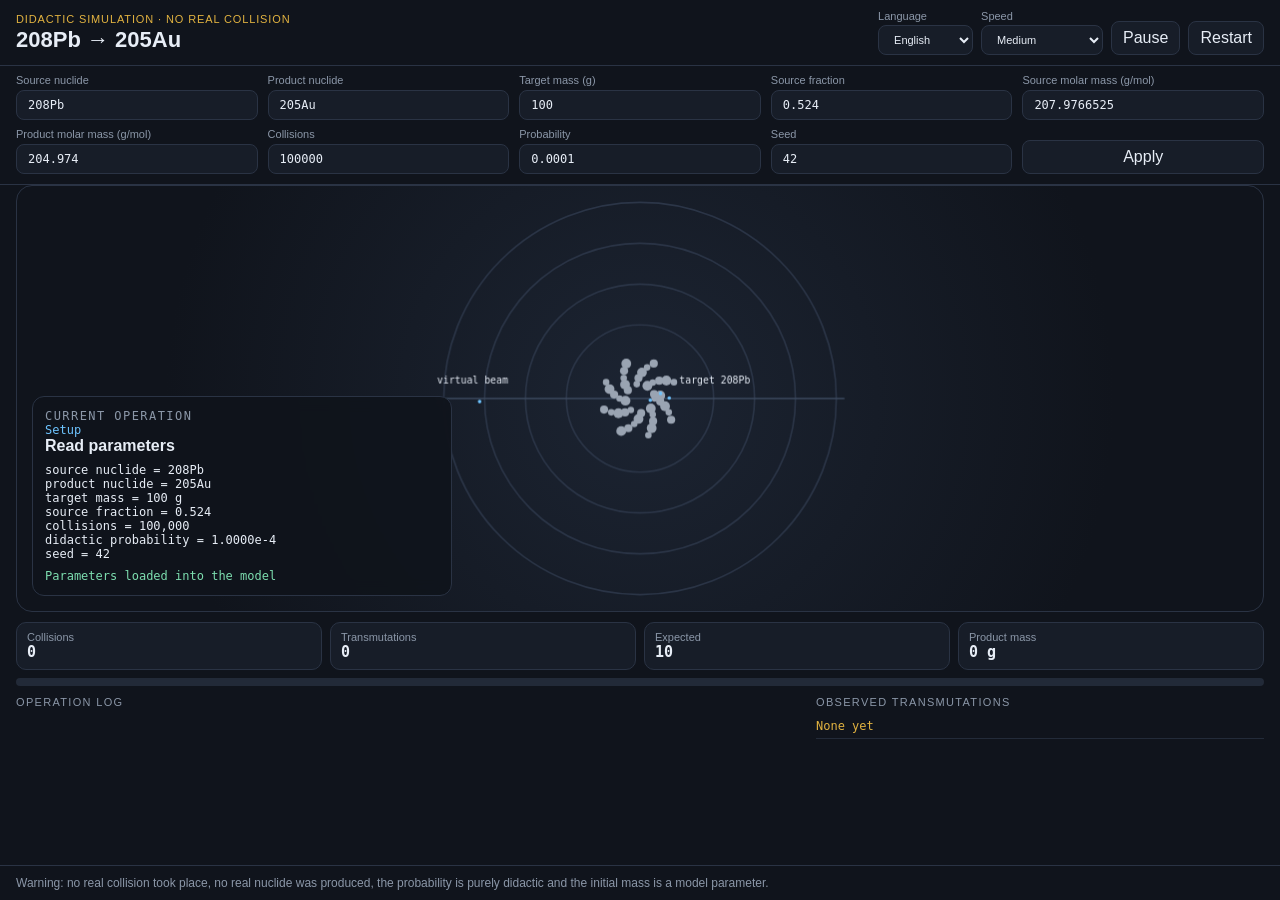
==== src/web/index.html @ afd8c661 "Add editable web parameters and multilingual UI and CLI. Let users change the model in the browser, " ====
<!DOCTYPE html>
<html lang="en">
<head>
  <meta charset="UTF-8">
  <meta name="viewport" content="width=device-width, initial-scale=1">
  <title>Didactic transmutation simulation</title>
  <link rel="stylesheet" href="style.css?v=6">
</head>
<body>
  <div class="app">
    <header class="topbar">
      <div>
        <p class="kicker" data-i18n="kicker">Didactic simulation · no real collision</p>
        <h1 id="reaction-title">Transmutation</h1>
      </div>
      <div class="controls">
        <label class="speed">
          <span data-i18n="language">Language</span>
          <select id="lang">
            <option value="en">English</option>
            <option value="it">Italiano</option>
            <option value="pt">Português</option>
            <option value="es">Español</option>
            <option value="de">Deutsch</option>
            <option value="zh">中文</option>
            <option value="ja">日本語</option>
            <option value="fr">Français</option>
          </select>
        </label>
        <label class="speed">
          <span data-i18n="speed">Speed</span>
          <select id="speed">
            <option value="2" data-i18n="speed_every">Every operation</option>
            <option value="24" data-i18n="speed_slow">Slow</option>
            <option value="400" selected data-i18n="speed_medium">Medium</option>
            <option value="4000" data-i18n="speed_fast">Fast</option>
            <option value="25000" data-i18n="speed_max">Maximum</option>
          </select>
        </label>
        <button id="pause" type="button" data-i18n="pause">Pause</button>
        <button id="restart" type="button" data-i18n="restart">Restart</button>
      </div>
    </header>

    <form id="params-form" class="params">
      <label>
        <span data-i18n="source_nuclide">Source nuclide</span>
        <input name="source_nuclide" type="text" required>
      </label>
      <label>
        <span data-i18n="product_nuclide">Product nuclide</span>
        <input name="product_nuclide" type="text" required>
      </label>
      <label>
        <span data-i18n="source_mass">Target mass (g)</span>
        <input name="source_mass_g" type="number" min="0" step="any" required>
      </label>
      <label>
        <span data-i18n="source_fraction">Source fraction</span>
        <input name="source_fraction" type="number" min="0" max="1" step="any" required>
      </label>
      <label>
        <span data-i18n="source_molar_mass">Source molar mass (g/mol)</span>
        <input name="source_molar_mass_g" type="number" min="0" step="any" required>
      </label>
      <label>
        <span data-i18n="product_molar_mass">Product molar mass (g/mol)</span>
        <input name="product_molar_mass_g" type="number" min="0" step="any" required>
      </label>
      <label>
        <span data-i18n="collisions">Collisions</span>
        <input name="collisions" type="number" min="1" step="1" required>
      </label>
      <label>
        <span data-i18n="probability">Probability</span>
        <input name="probability" type="number" min="0" max="1" step="any" required>
      </label>
      <label>
        <span data-i18n="seed">Seed</span>
        <input name="seed" type="number" step="1" required>
      </label>
      <div class="params-actions">
        <button type="submit" data-i18n="apply">Apply</button>
        <p id="params-error" class="params-error" hidden></p>
      </div>
    </form>

    <section class="chamber-panel">
      <canvas id="chamber" width="900" height="620" data-i18n-aria="chamber_aria" aria-label="Collision chamber"></canvas>
      <div id="current-op" class="current-op">
        <p class="panel-label" data-i18n="current_op">Current operation</p>
        <p class="op-phase">Setup</p>
        <h2 id="op-title">Prepare model</h2>
        <pre id="op-formula"></pre>
        <p id="op-result"></p>
      </div>
    </section>

    <div class="hud">
      <div class="stat">
        <span data-i18n="collisions">Collisions</span>
        <strong id="stat-collisions">0</strong>
      </div>
      <div class="stat">
        <span data-i18n="transmutations">Transmutations</span>
        <strong id="stat-gold">0</strong>
      </div>
      <div class="stat">
        <span data-i18n="expected">Expected</span>
        <strong id="stat-expected">0</strong>
      </div>
      <div class="stat">
        <span data-i18n="product_mass">Product mass</span>
        <strong id="stat-mass">0 g</strong>
      </div>
    </div>
    <div class="progress-wrap">
      <div id="progress" class="progress"></div>
    </div>

    <section class="logs">
      <div>
        <p class="panel-label" data-i18n="log_label">Operation log</p>
        <ol id="log" class="log"></ol>
      </div>
      <div>
        <p class="panel-label" data-i18n="golds_label">Observed transmutations</p>
        <ol id="golds" class="golds"><li class="empty" data-i18n="golds_empty">None yet</li></ol>
      </div>
    </section>

    <footer data-i18n="footer">
      Warning: no real collision took place, no real nuclide was produced,
      the probability is purely didactic and the initial mass is a model parameter.
    </footer>
  </div>
  <script src="i18n.js?v=1"></script>
  <script src="app.js?v=6"></script>
</body>
</html>
---- src/web/style.css ----
:root {
  --bg: #10141c;
  --panel: #171d28;
  --ink: #e7edf6;
  --muted: #8b97a8;
  --line: #2a3344;
  --gold: #e2b340;
  --beam: #6ec4ff;
  --ok: #7ddeb0;
  --font: "Avenir Next", "Segoe UI", sans-serif;
  --mono: "SFMono-Regular", "Menlo", "Consolas", monospace;
}

* { box-sizing: border-box; }

html,
body {
  margin: 0;
  height: 100%;
  background: var(--bg);
  color: var(--ink);
  font-family: var(--font);
}

.app {
  height: 100%;
  display: grid;
  grid-template-rows: auto auto minmax(240px, 1fr) auto auto minmax(120px, 0.42fr) auto;
}

.topbar,
footer,
.hud,
.progress-wrap,
.logs,
.params {
  padding-left: 16px;
  padding-right: 16px;
}

.topbar,
footer {
  padding-top: 10px;
  padding-bottom: 10px;
  border-bottom: 1px solid var(--line);
}

footer {
  border-bottom: 0;
  border-top: 1px solid var(--line);
  color: var(--muted);
  font-size: 12px;
}

.topbar {
  display: flex;
  justify-content: space-between;
  gap: 12px;
  align-items: center;
}

.kicker {
  margin: 0 0 2px;
  color: var(--gold);
  letter-spacing: 0.08em;
  text-transform: uppercase;
  font-size: 11px;
}

h1 {
  margin: 0;
  font-size: 22px;
  font-weight: 600;
}

.controls {
  display: flex;
  gap: 8px;
  align-items: end;
}

.speed {
  display: grid;
  gap: 3px;
  font-size: 11px;
  color: var(--muted);
}

select,
button,
input {
  background: var(--panel);
  color: var(--ink);
  border: 1px solid var(--line);
  border-radius: 8px;
  padding: 7px 11px;
  font: inherit;
}

.params {
  display: grid;
  grid-template-columns: repeat(5, minmax(0, 1fr));
  gap: 8px 10px;
  padding-top: 8px;
  padding-bottom: 10px;
  border-bottom: 1px solid var(--line);
  align-items: end;
}

.params label {
  display: grid;
  gap: 4px;
  font-size: 11px;
  color: var(--muted);
}

.params input {
  width: 100%;
  min-width: 0;
  font-family: var(--mono);
  font-size: 12px;
}

.params-actions {
  display: flex;
  flex-direction: column;
  gap: 4px;
  justify-content: end;
}

.params-error {
  margin: 0;
  color: #ff8b6b;
  font-size: 12px;
}

button:hover,
select:hover,
input:hover { border-color: var(--beam); }

.chamber-panel {
  position: relative;
  min-height: 0;
  margin: 0 16px;
}

canvas {
  width: 100%;
  height: 100%;
  display: block;
  background: radial-gradient(circle at 50% 50%, #1c2432 0%, #10141c 72%);
  border: 1px solid var(--line);
  border-radius: 16px;
}

.current-op {
  position: absolute;
  left: 16px;
  bottom: 16px;
  width: min(420px, calc(100% - 32px));
  background: rgba(16, 20, 28, 0.92);
  border: 1px solid var(--line);
  border-radius: 12px;
  padding: 12px;
  backdrop-filter: blur(8px);
}

.panel-label {
  margin: 0 0 6px;
  font-size: 11px;
  letter-spacing: 0.12em;
  text-transform: uppercase;
  color: var(--muted);
}

.op-phase {
  margin: 0 0 4px;
  color: var(--beam);
  font-size: 12px;
}

.current-op h2 {
  margin: 0 0 8px;
  font-size: 16px;
}

.current-op pre,
.current-op p {
  margin: 0;
  font-family: var(--mono);
  font-size: 12px;
  white-space: pre-wrap;
}

#op-result {
  margin-top: 8px;
  color: var(--ok);
}

.hud {
  display: grid;
  grid-template-columns: repeat(4, minmax(0, 1fr));
  gap: 8px;
  padding-top: 10px;
}

.stat {
  background: var(--panel);
  border: 1px solid var(--line);
  border-radius: 10px;
  padding: 8px 10px;
}

.stat span {
  display: block;
  color: var(--muted);
  font-size: 11px;
}

.stat strong {
  font-size: 15px;
  font-family: var(--mono);
}

.progress-wrap {
  height: 8px;
  margin: 8px 16px 0;
  padding: 0;
  background: #222a38;
  border-radius: 99px;
  overflow: hidden;
}

.progress {
  width: 0;
  height: 100%;
  background: linear-gradient(90deg, var(--beam), var(--gold));
}

.logs {
  display: grid;
  grid-template-columns: 1.4fr 0.8fr;
  gap: 16px;
  min-height: 0;
  padding-top: 10px;
  padding-bottom: 8px;
}

.log,
.golds {
  margin: 0;
  padding: 0;
  list-style: none;
  overflow: auto;
  max-height: 100%;
  font-family: var(--mono);
  font-size: 12px;
}

.log li,
.golds li {
  padding: 5px 0;
  border-bottom: 1px solid #232b39;
}

.log li.gold,
.golds li { color: var(--gold); }
.log li.miss { color: var(--muted); }
.empty { color: var(--muted); }

@media (max-width: 1100px) {
  .params { grid-template-columns: repeat(3, minmax(0, 1fr)); }
}

@media (max-width: 760px) {
  .hud,
  .logs,
  .topbar,
  .params { display: block; }

  .stat,
  .controls,
  .params label { margin-top: 8px; }

  .current-op { width: calc(100% - 24px); }
}
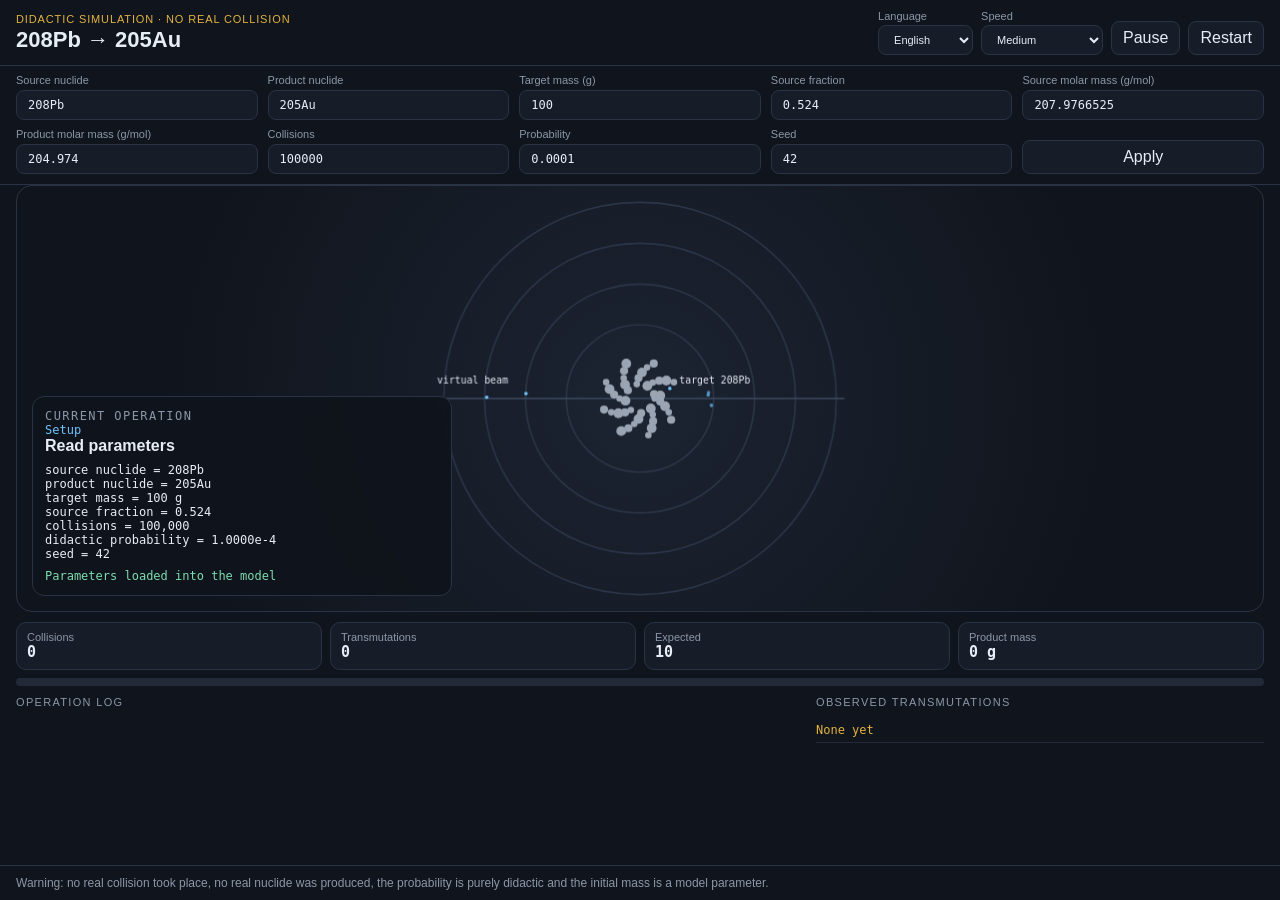
==== commit 5d7c2bac: "Keep the didactic footer warning visible above the scrolling operation log." ====
--- a/src/web/index.html
+++ b/src/web/index.html
@@ -4,7 +4,7 @@
   <meta charset="UTF-8">
   <meta name="viewport" content="width=device-width, initial-scale=1">
   <title>Didactic transmutation simulation</title>
-  <link rel="stylesheet" href="style.css?v=6">
+  <link rel="stylesheet" href="style.css?v=8">
 </head>
 <body>
   <div class="app">
--- a/src/web/style.css
+++ b/src/web/style.css
@@ -24,8 +24,17 @@
 
 .app {
   height: 100%;
-  display: grid;
-  grid-template-rows: auto auto minmax(240px, 1fr) auto auto minmax(120px, 0.42fr) auto;
+  overflow: hidden;
+  display: grid;
+  grid-template-rows: auto auto minmax(0, 1fr) auto auto minmax(0, 0.42fr) auto;
+}
+
+.app > * {
+  min-height: 0;
+}
+
+.app > footer {
+  min-height: auto;
 }
 
 .topbar,
@@ -48,8 +57,12 @@
 footer {
   border-bottom: 0;
   border-top: 1px solid var(--line);
-  color: var(--muted);
-  font-size: 12px;
+  background: var(--bg);
+  color: var(--muted);
+  font-size: 12px;
+  position: relative;
+  z-index: 5;
+  min-height: auto;
 }
 
 .topbar {
@@ -242,17 +255,35 @@
   grid-template-columns: 1.4fr 0.8fr;
   gap: 16px;
   min-height: 0;
+  overflow: clip;
+  contain: layout paint;
   padding-top: 10px;
   padding-bottom: 8px;
 }
 
+.logs > div {
+  position: relative;
+  min-height: 0;
+  height: 100%;
+  overflow: clip;
+}
+
+.logs .panel-label {
+  margin: 0;
+}
+
 .log,
 .golds {
+  position: absolute;
+  top: 22px;
+  right: 0;
+  bottom: 0;
+  left: 0;
   margin: 0;
   padding: 0;
   list-style: none;
   overflow: auto;
-  max-height: 100%;
+  overscroll-behavior: contain;
   font-family: var(--mono);
   font-size: 12px;
 }
@@ -261,6 +292,7 @@
 .golds li {
   padding: 5px 0;
   border-bottom: 1px solid #232b39;
+  background: var(--bg);
 }
 
 .log li.gold,
@@ -274,9 +306,18 @@
 
 @media (max-width: 760px) {
   .hud,
-  .logs,
   .topbar,
   .params { display: block; }
+
+  .logs {
+    display: flex;
+    flex-direction: column;
+  }
+
+  .logs > div {
+    flex: 1;
+    min-height: 0;
+  }
 
   .stat,
   .controls,
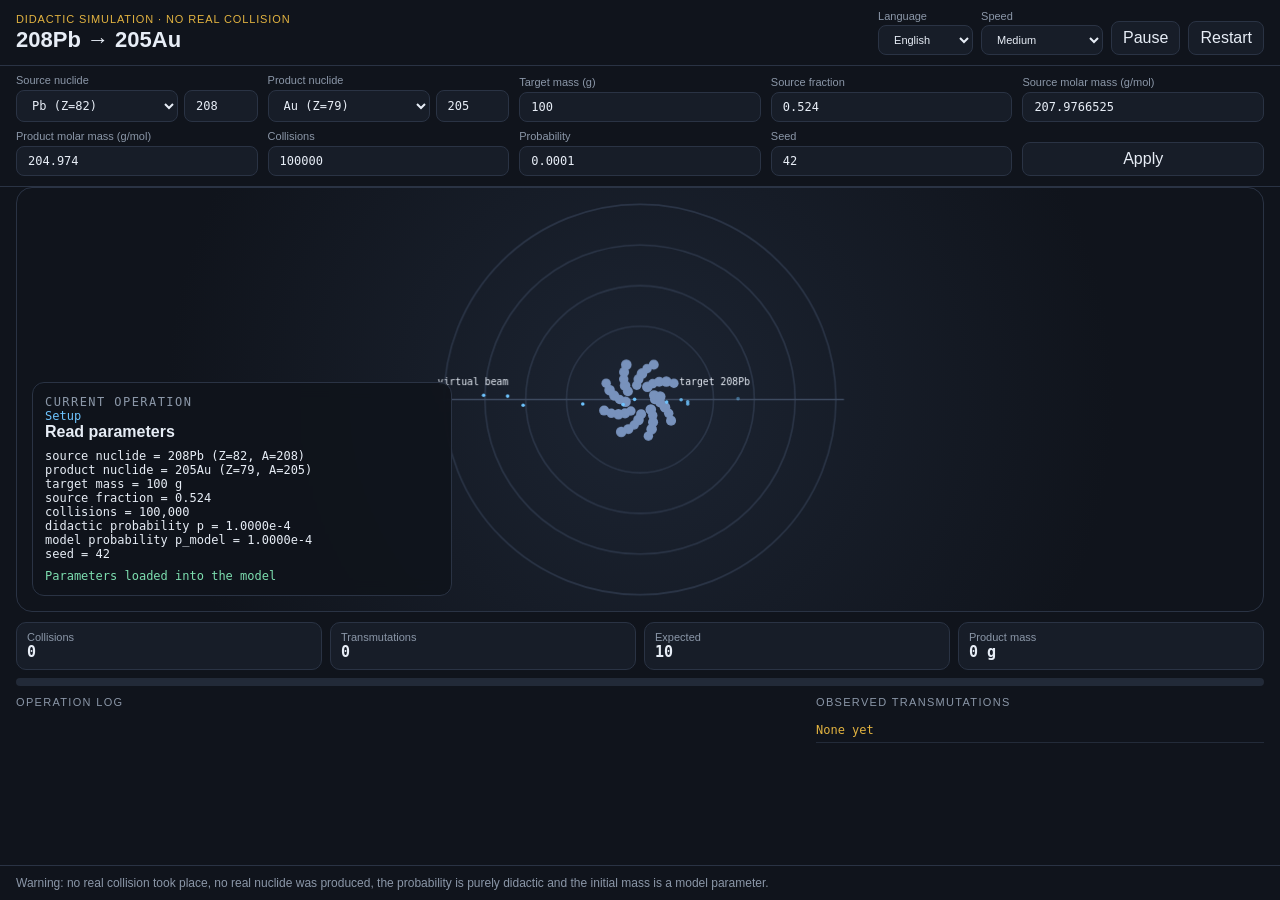
==== commit 7c1a7f08: "Tie the didactic model to real elements chosen from lists, not free-text labels." ====
--- a/src/web/index.html
+++ b/src/web/index.html
@@ -4,7 +4,7 @@
   <meta charset="UTF-8">
   <meta name="viewport" content="width=device-width, initial-scale=1">
   <title>Didactic transmutation simulation</title>
-  <link rel="stylesheet" href="style.css?v=8">
+  <link rel="stylesheet" href="style.css?v=9">
 </head>
 <body>
   <div class="app">
@@ -45,11 +45,17 @@
     <form id="params-form" class="params">
       <label>
         <span data-i18n="source_nuclide">Source nuclide</span>
-        <input name="source_nuclide" type="text" required>
+        <span class="nuclide-pair">
+          <select name="source_element" required></select>
+          <input name="source_a" type="number" min="1" max="295" step="1" required data-i18n-aria="mass_number">
+        </span>
       </label>
       <label>
         <span data-i18n="product_nuclide">Product nuclide</span>
-        <input name="product_nuclide" type="text" required>
+        <span class="nuclide-pair">
+          <select name="product_element" required></select>
+          <input name="product_a" type="number" min="1" max="295" step="1" required data-i18n-aria="mass_number">
+        </span>
       </label>
       <label>
         <span data-i18n="source_mass">Target mass (g)</span>
@@ -134,7 +140,8 @@
       the probability is purely didactic and the initial mass is a model parameter.
     </footer>
   </div>
-  <script src="i18n.js?v=1"></script>
-  <script src="app.js?v=6"></script>
+  <script src="i18n.js?v=3"></script>
+  <script src="nuclides.js?v=2"></script>
+  <script src="app.js?v=8"></script>
 </body>
 </html>
--- a/src/web/style.css
+++ b/src/web/style.css
@@ -127,11 +127,18 @@
   color: var(--muted);
 }
 
-.params input {
+.params input,
+.params select {
   width: 100%;
   min-width: 0;
   font-family: var(--mono);
   font-size: 12px;
+}
+
+.nuclide-pair {
+  display: grid;
+  grid-template-columns: minmax(0, 1fr) 4.6rem;
+  gap: 6px;
 }
 
 .params-actions {
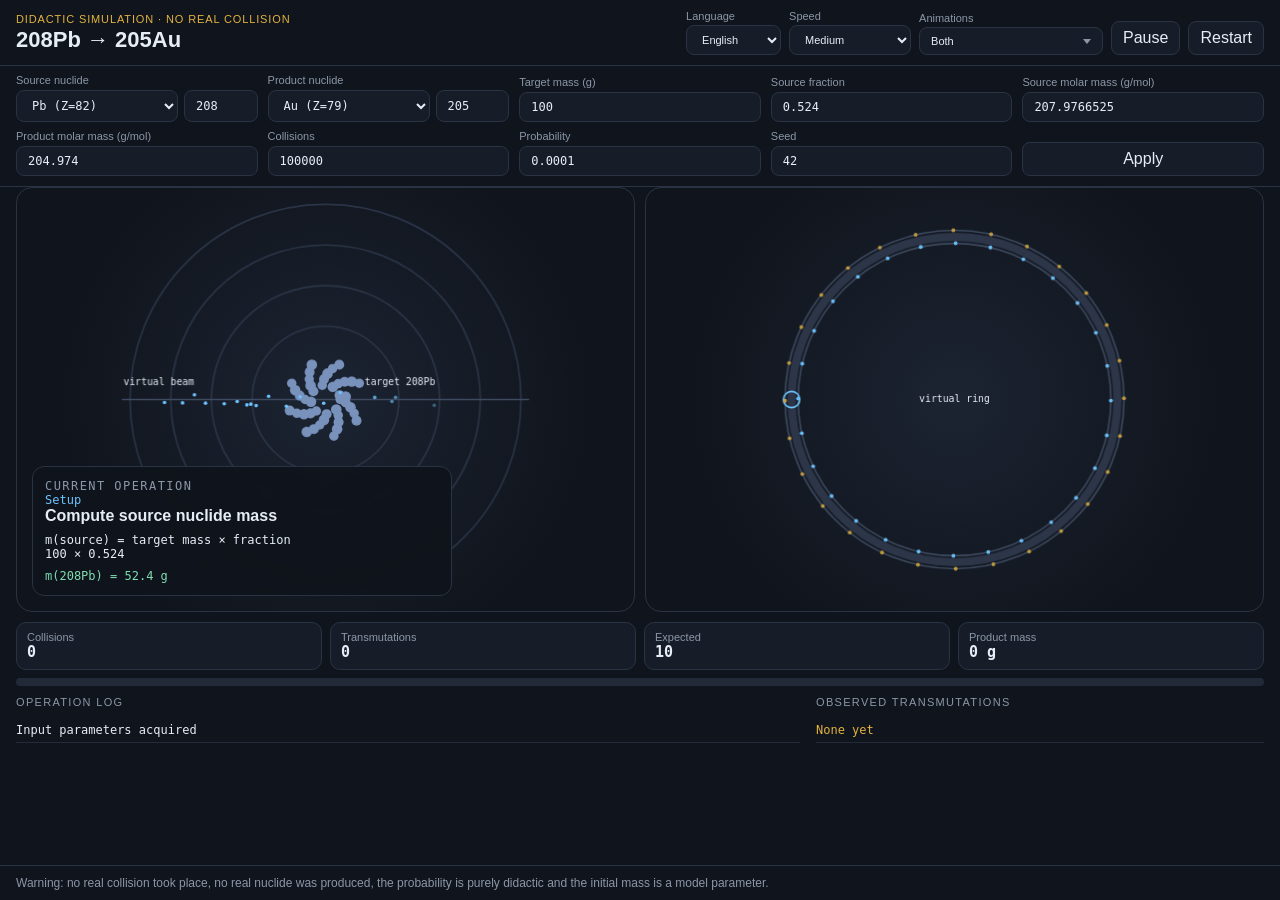
==== commit 0c7d0c5f: "Add a selectable ring view beside the beam and keep it in step with the run. The chamber can show be" ====
--- a/src/web/index.html
+++ b/src/web/index.html
@@ -4,7 +4,7 @@
   <meta charset="UTF-8">
   <meta name="viewport" content="width=device-width, initial-scale=1">
   <title>Didactic transmutation simulation</title>
-  <link rel="stylesheet" href="style.css?v=9">
+  <link rel="stylesheet" href="style.css?v=15">
 </head>
 <body>
   <div class="app">
@@ -37,6 +37,24 @@
             <option value="25000" data-i18n="speed_max">Maximum</option>
           </select>
         </label>
+        <div class="speed">
+          <span data-i18n="animations">Animations</span>
+          <div class="view-menu" id="view-menu-wrap">
+            <button type="button" id="view-menu-btn" class="view-menu-btn" aria-haspopup="true" aria-expanded="false" aria-controls="view-menu" data-i18n-aria="animations_menu">
+              <span id="view-menu-summary">Both</span>
+            </button>
+            <div id="view-menu" class="view-menu-panel" hidden role="group" aria-labelledby="view-menu-btn">
+              <label>
+                <input id="view-target" type="checkbox" checked>
+                <span data-i18n="view_target">Beam on target</span>
+              </label>
+              <label>
+                <input id="view-ring" type="checkbox" checked>
+                <span data-i18n="view_ring">Particles in the ring</span>
+              </label>
+            </div>
+          </div>
+        </div>
         <button id="pause" type="button" data-i18n="pause">Pause</button>
         <button id="restart" type="button" data-i18n="restart">Restart</button>
       </div>
@@ -91,10 +109,16 @@
       </div>
     </form>
 
-    <section class="chamber-panel">
-      <canvas id="chamber" width="900" height="620" data-i18n-aria="chamber_aria" aria-label="Collision chamber"></canvas>
+    <section class="chamber-panel" id="chamber-panel">
+      <div class="chamber-pane" id="view-target-pane">
+        <canvas id="chamber" width="900" height="620" data-i18n-aria="chamber_aria" aria-label="Collision chamber"></canvas>
+      </div>
+      <div class="chamber-pane" id="view-ring-pane">
+        <canvas id="ring" width="900" height="620" data-i18n-aria="ring_aria" aria-label="Virtual ring"></canvas>
+      </div>
+      <p id="views-empty" class="views-empty" hidden data-i18n="views_empty">Choose at least one animation</p>
       <div id="current-op" class="current-op">
-        <p class="panel-label" data-i18n="current_op">Current operation</p>
+        <p id="op-label" class="panel-label" data-i18n="current_op">Current operation</p>
         <p class="op-phase">Setup</p>
         <h2 id="op-title">Prepare model</h2>
         <pre id="op-formula"></pre>
@@ -140,8 +164,8 @@
       the probability is purely didactic and the initial mass is a model parameter.
     </footer>
   </div>
-  <script src="i18n.js?v=3"></script>
+  <script src="i18n.js?v=8"></script>
   <script src="nuclides.js?v=2"></script>
-  <script src="app.js?v=8"></script>
+  <script src="app.js?v=21"></script>
 </body>
 </html>
--- a/src/web/style.css
+++ b/src/web/style.css
@@ -13,6 +13,8 @@
 
 * { box-sizing: border-box; }
 
+[hidden] { display: none !important; }
+
 html,
 body {
   margin: 0;
@@ -70,6 +72,8 @@
   justify-content: space-between;
   gap: 12px;
   align-items: center;
+  position: relative;
+  z-index: 20;
 }
 
 .kicker {
@@ -158,15 +162,118 @@
 select:hover,
 input:hover { border-color: var(--beam); }
 
+.view-menu {
+  position: relative;
+}
+
+.view-menu-btn {
+  display: flex;
+  align-items: center;
+  justify-content: space-between;
+  gap: 10px;
+  min-width: 11.5rem;
+  max-width: 16rem;
+  text-align: left;
+}
+
+.view-menu-btn span {
+  overflow: hidden;
+  text-overflow: ellipsis;
+  white-space: nowrap;
+}
+
+.view-menu-btn::after {
+  content: "";
+  width: 0;
+  height: 0;
+  border-left: 4px solid transparent;
+  border-right: 4px solid transparent;
+  border-top: 5px solid var(--muted);
+  flex: none;
+}
+
+.view-menu-btn[aria-expanded="true"]::after {
+  transform: rotate(180deg);
+}
+
+.view-menu-panel {
+  position: absolute;
+  top: calc(100% + 4px);
+  right: 0;
+  z-index: 30;
+  min-width: max(100%, 15rem);
+  display: grid;
+  gap: 2px;
+  padding: 6px;
+  background: var(--panel);
+  border: 1px solid var(--line);
+  border-radius: 10px;
+  box-shadow: 0 14px 32px rgba(0, 0, 0, 0.4);
+}
+
+.view-menu-panel label {
+  display: flex;
+  gap: 8px;
+  align-items: center;
+  padding: 8px 10px;
+  border-radius: 7px;
+  color: var(--ink);
+  font-size: 13px;
+  cursor: pointer;
+}
+
+.view-menu-panel label:hover,
+.view-menu-panel label:focus-within {
+  background: #1c2432;
+}
+
+.view-menu-panel input[type="checkbox"] {
+  width: 15px;
+  height: 15px;
+  margin: 0;
+  padding: 0;
+  background: none;
+  border: 1px solid var(--line);
+  accent-color: var(--beam);
+}
+
 .chamber-panel {
   position: relative;
   min-height: 0;
   margin: 0 16px;
+  display: grid;
+  grid-template-columns: minmax(0, 1fr) minmax(0, 1fr);
+  gap: 10px;
+  overflow: hidden;
+}
+
+.chamber-panel.is-single,
+.chamber-panel.is-empty {
+  grid-template-columns: minmax(0, 1fr);
+}
+
+.views-empty {
+  margin: 0;
+  display: grid;
+  place-items: center;
+  color: var(--muted);
+  border: 1px solid var(--line);
+  border-radius: 16px;
+  background: var(--panel);
+}
+
+.chamber-pane {
+  position: relative;
+  min-height: 0;
+  min-width: 0;
+  overflow: hidden;
 }
 
 canvas {
   width: 100%;
   height: 100%;
+  min-width: 0;
+  min-height: 0;
   display: block;
   background: radial-gradient(circle at 50% 50%, #1c2432 0%, #10141c 72%);
   border: 1px solid var(--line);
@@ -197,6 +304,11 @@
   margin: 0 0 4px;
   color: var(--beam);
   font-size: 12px;
+}
+
+.current-op.is-done .panel-label,
+.current-op.is-done .op-phase {
+  color: var(--gold);
 }
 
 .current-op h2 {
@@ -331,4 +443,14 @@
   .params label { margin-top: 8px; }
 
   .current-op { width: calc(100% - 24px); }
-}
+
+  .chamber-panel {
+    grid-template-columns: minmax(0, 1fr);
+    grid-template-rows: minmax(0, 1fr) minmax(0, 1fr);
+  }
+
+  .chamber-panel.is-single,
+  .chamber-panel.is-empty {
+    grid-template-rows: minmax(0, 1fr);
+  }
+}
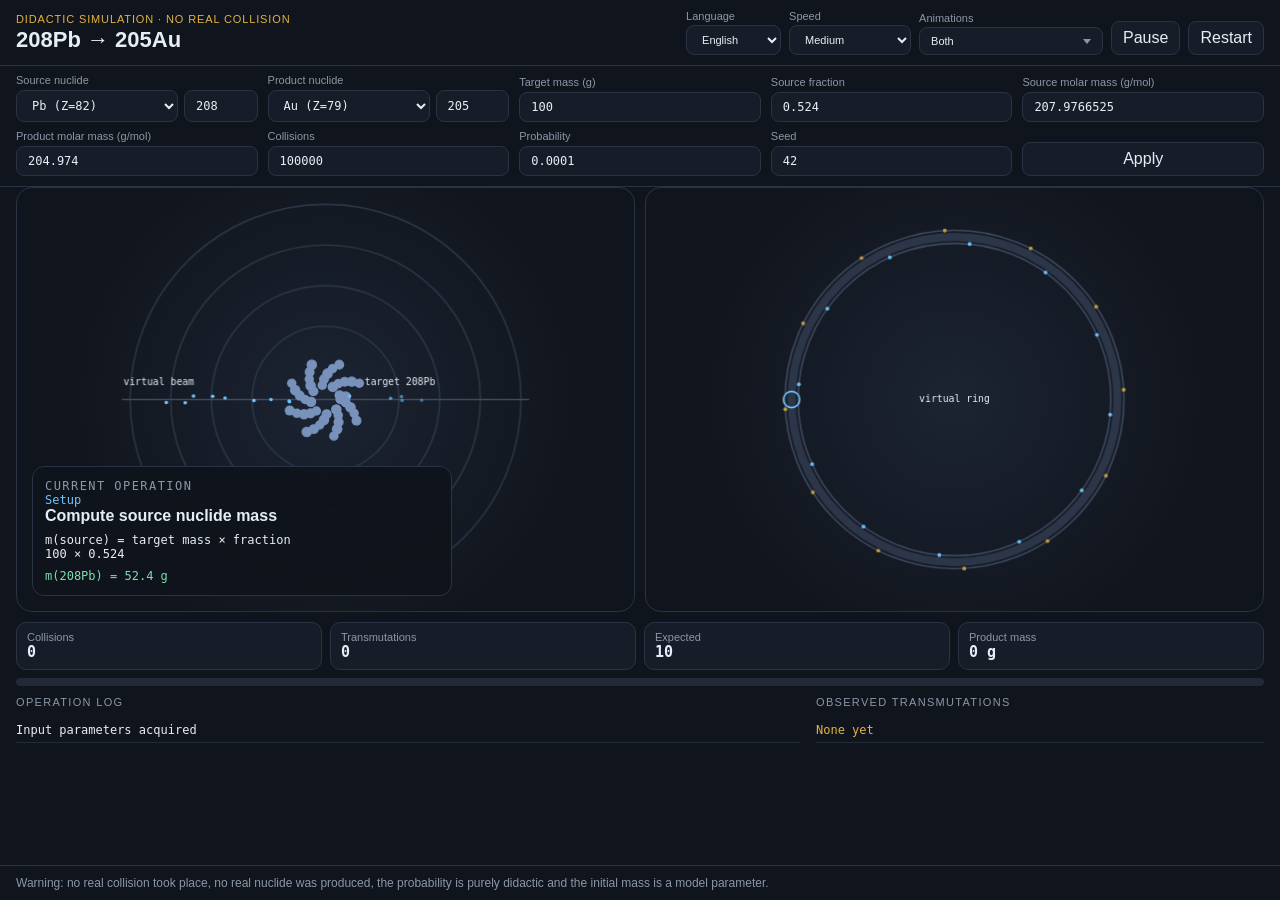
==== commit 7204ce84: "Keep ring speed steps visually ordered by avoiding stroboscopic bunch overlap. Fewer, offset bunches" ====
--- a/src/web/index.html
+++ b/src/web/index.html
@@ -166,6 +166,6 @@
   </div>
   <script src="i18n.js?v=8"></script>
   <script src="nuclides.js?v=2"></script>
-  <script src="app.js?v=21"></script>
+  <script src="app.js?v=22"></script>
 </body>
 </html>
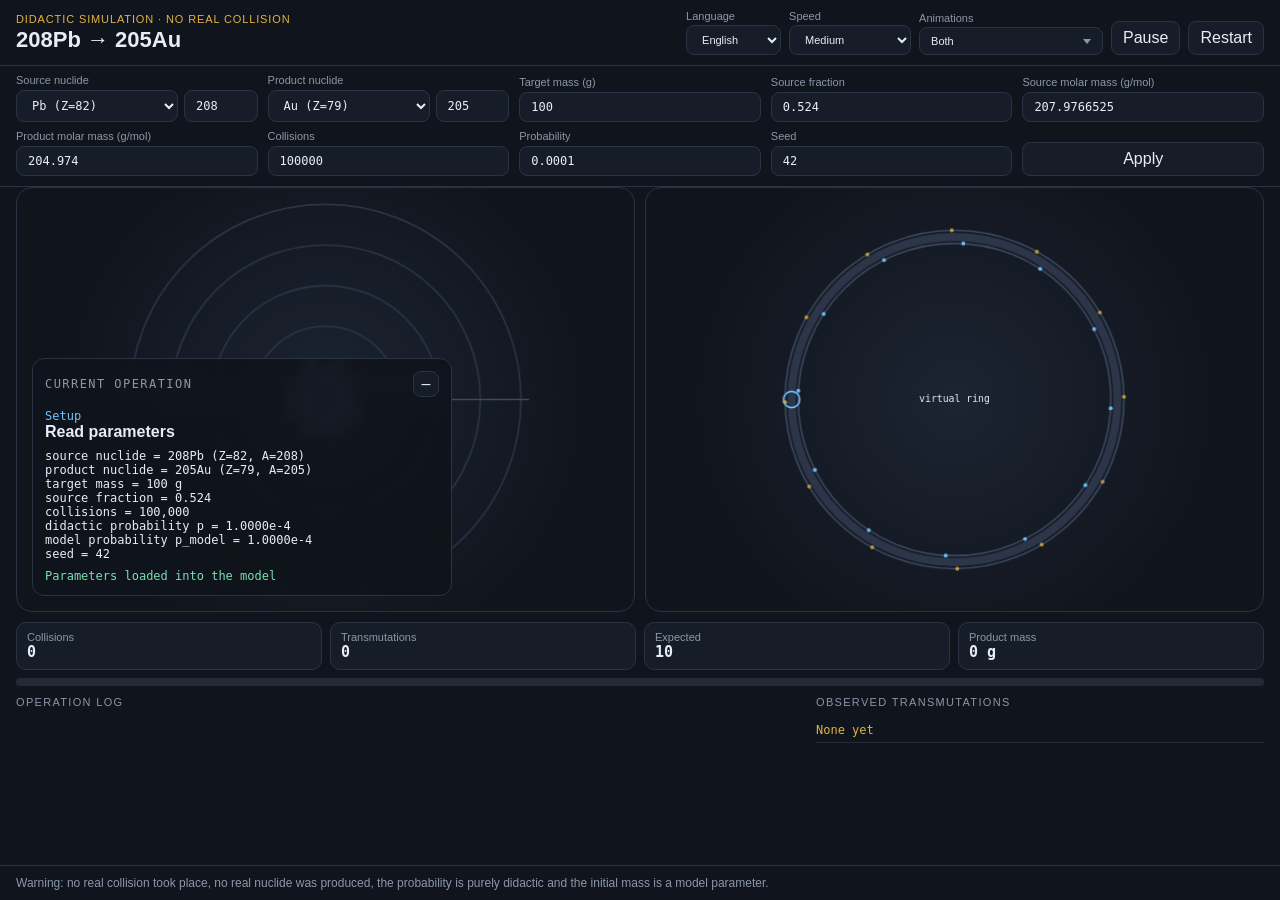
==== commit 8b2a6d58: "Let the operation overlay be dragged and collapsed so it does not cover the chamber. The results car" ====
--- a/src/web/index.html
+++ b/src/web/index.html
@@ -4,7 +4,7 @@
   <meta charset="UTF-8">
   <meta name="viewport" content="width=device-width, initial-scale=1">
   <title>Didactic transmutation simulation</title>
-  <link rel="stylesheet" href="style.css?v=15">
+  <link rel="stylesheet" href="style.css?v=16">
 </head>
 <body>
   <div class="app">
@@ -118,11 +118,16 @@
       </div>
       <p id="views-empty" class="views-empty" hidden data-i18n="views_empty">Choose at least one animation</p>
       <div id="current-op" class="current-op">
-        <p id="op-label" class="panel-label" data-i18n="current_op">Current operation</p>
-        <p class="op-phase">Setup</p>
-        <h2 id="op-title">Prepare model</h2>
-        <pre id="op-formula"></pre>
-        <p id="op-result"></p>
+        <div class="op-chrome" id="op-chrome">
+          <p id="op-label" class="panel-label" data-i18n="current_op">Current operation</p>
+          <button type="button" id="op-toggle" class="op-toggle" aria-expanded="true" data-i18n-aria="op_minimize" aria-label="Minimize">–</button>
+        </div>
+        <div class="op-body" id="op-body">
+          <p class="op-phase">Setup</p>
+          <h2 id="op-title">Prepare model</h2>
+          <pre id="op-formula"></pre>
+          <p id="op-result"></p>
+        </div>
       </div>
     </section>
 
@@ -164,8 +169,8 @@
       the probability is purely didactic and the initial mass is a model parameter.
     </footer>
   </div>
-  <script src="i18n.js?v=8"></script>
+  <script src="i18n.js?v=9"></script>
   <script src="nuclides.js?v=2"></script>
-  <script src="app.js?v=22"></script>
+  <script src="app.js?v=24"></script>
 </body>
 </html>
--- a/src/web/style.css
+++ b/src/web/style.css
@@ -290,6 +290,55 @@
   border-radius: 12px;
   padding: 12px;
   backdrop-filter: blur(8px);
+  z-index: 15;
+  touch-action: none;
+}
+
+.current-op.is-dragging {
+  user-select: none;
+}
+
+.op-chrome {
+  display: flex;
+  align-items: center;
+  justify-content: space-between;
+  gap: 8px;
+  margin: -4px -4px 8px;
+  padding: 4px;
+  cursor: grab;
+}
+
+.current-op.is-dragging .op-chrome {
+  cursor: grabbing;
+}
+
+.op-chrome .panel-label {
+  margin: 0;
+  min-width: 0;
+  flex: 1;
+}
+
+.op-toggle {
+  width: 26px;
+  height: 26px;
+  padding: 0;
+  flex: none;
+  line-height: 1;
+  font-size: 16px;
+}
+
+.current-op.is-min {
+  width: auto;
+  max-width: min(260px, calc(100% - 32px));
+  padding: 8px 10px;
+}
+
+.current-op.is-min .op-chrome {
+  margin: 0;
+}
+
+.current-op.is-min .op-body {
+  display: none;
 }
 
 .panel-label {
@@ -442,7 +491,7 @@
   .controls,
   .params label { margin-top: 8px; }
 
-  .current-op { width: calc(100% - 24px); }
+  .current-op:not(.is-min) { width: min(420px, calc(100% - 24px)); }
 
   .chamber-panel {
     grid-template-columns: minmax(0, 1fr);
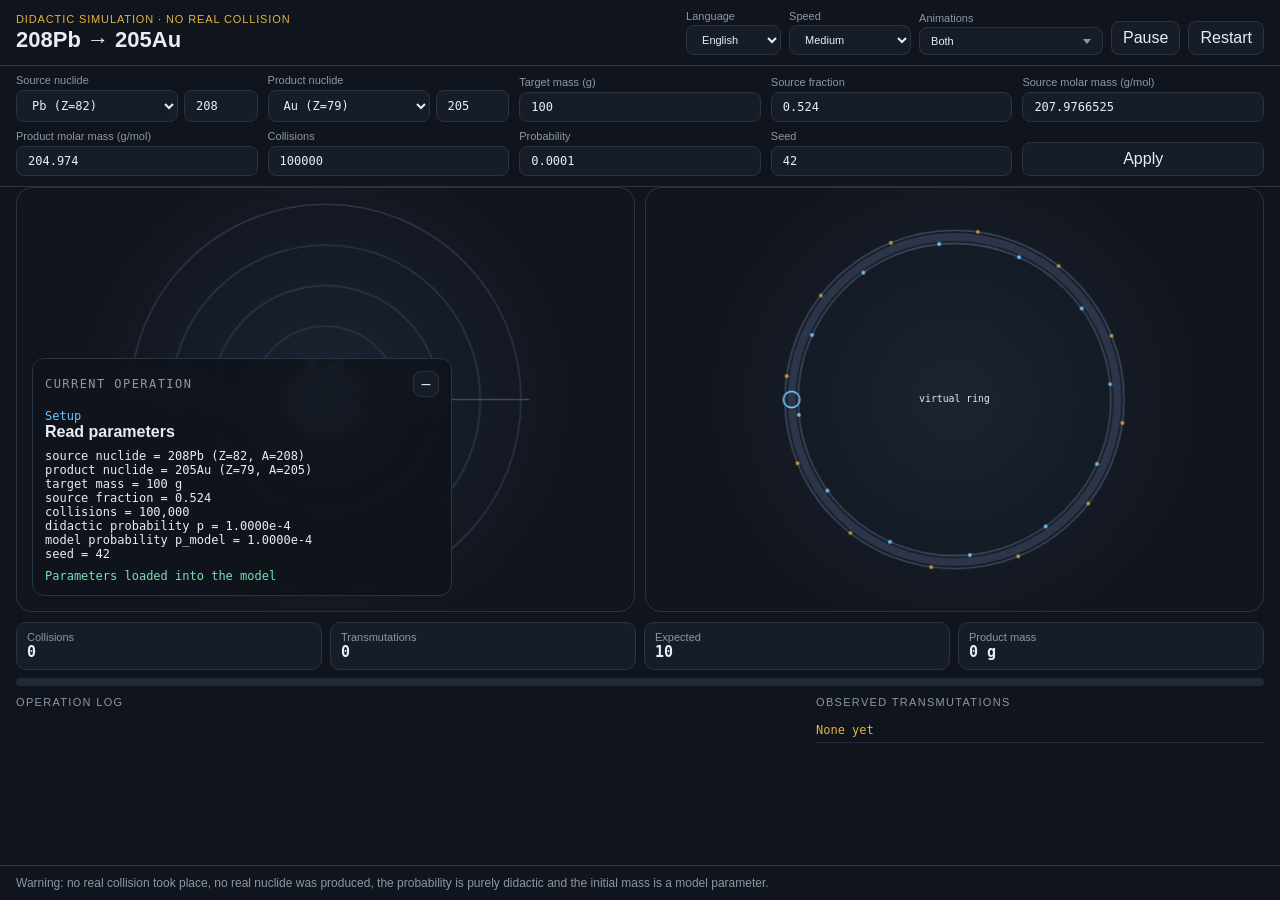
==== commit 97dd4bfe: "Move canvas, overlay and view UI into graphics.js so the Monte Carlo loop stays separate from drawin" ====
--- a/src/web/index.html
+++ b/src/web/index.html
@@ -171,6 +171,7 @@
   </div>
   <script src="i18n.js?v=9"></script>
   <script src="nuclides.js?v=2"></script>
-  <script src="app.js?v=24"></script>
+  <script src="graphics.js?v=1"></script>
+  <script src="app.js?v=25"></script>
 </body>
 </html>
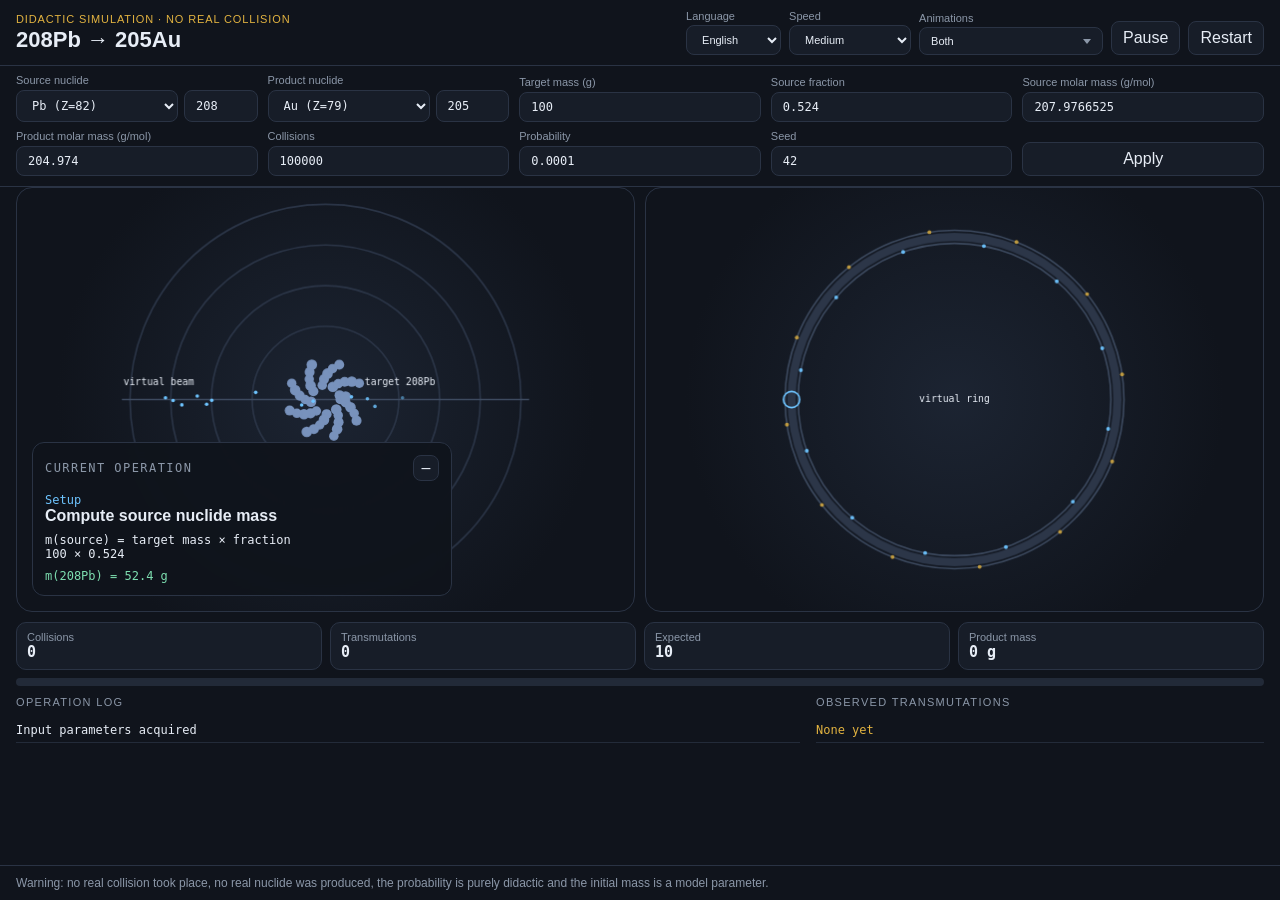
==== commit 78ba58bf: "Add a GitHub Pages landing page that introduces the didactic console and links into the live simulat" ====
--- a/src/web/index.html
+++ b/src/web/index.html
@@ -169,7 +169,7 @@
       the probability is purely didactic and the initial mass is a model parameter.
     </footer>
   </div>
-  <script src="i18n.js?v=9"></script>
+  <script src="i18n.js?v=10"></script>
   <script src="nuclides.js?v=2"></script>
   <script src="graphics.js?v=1"></script>
   <script src="app.js?v=25"></script>
